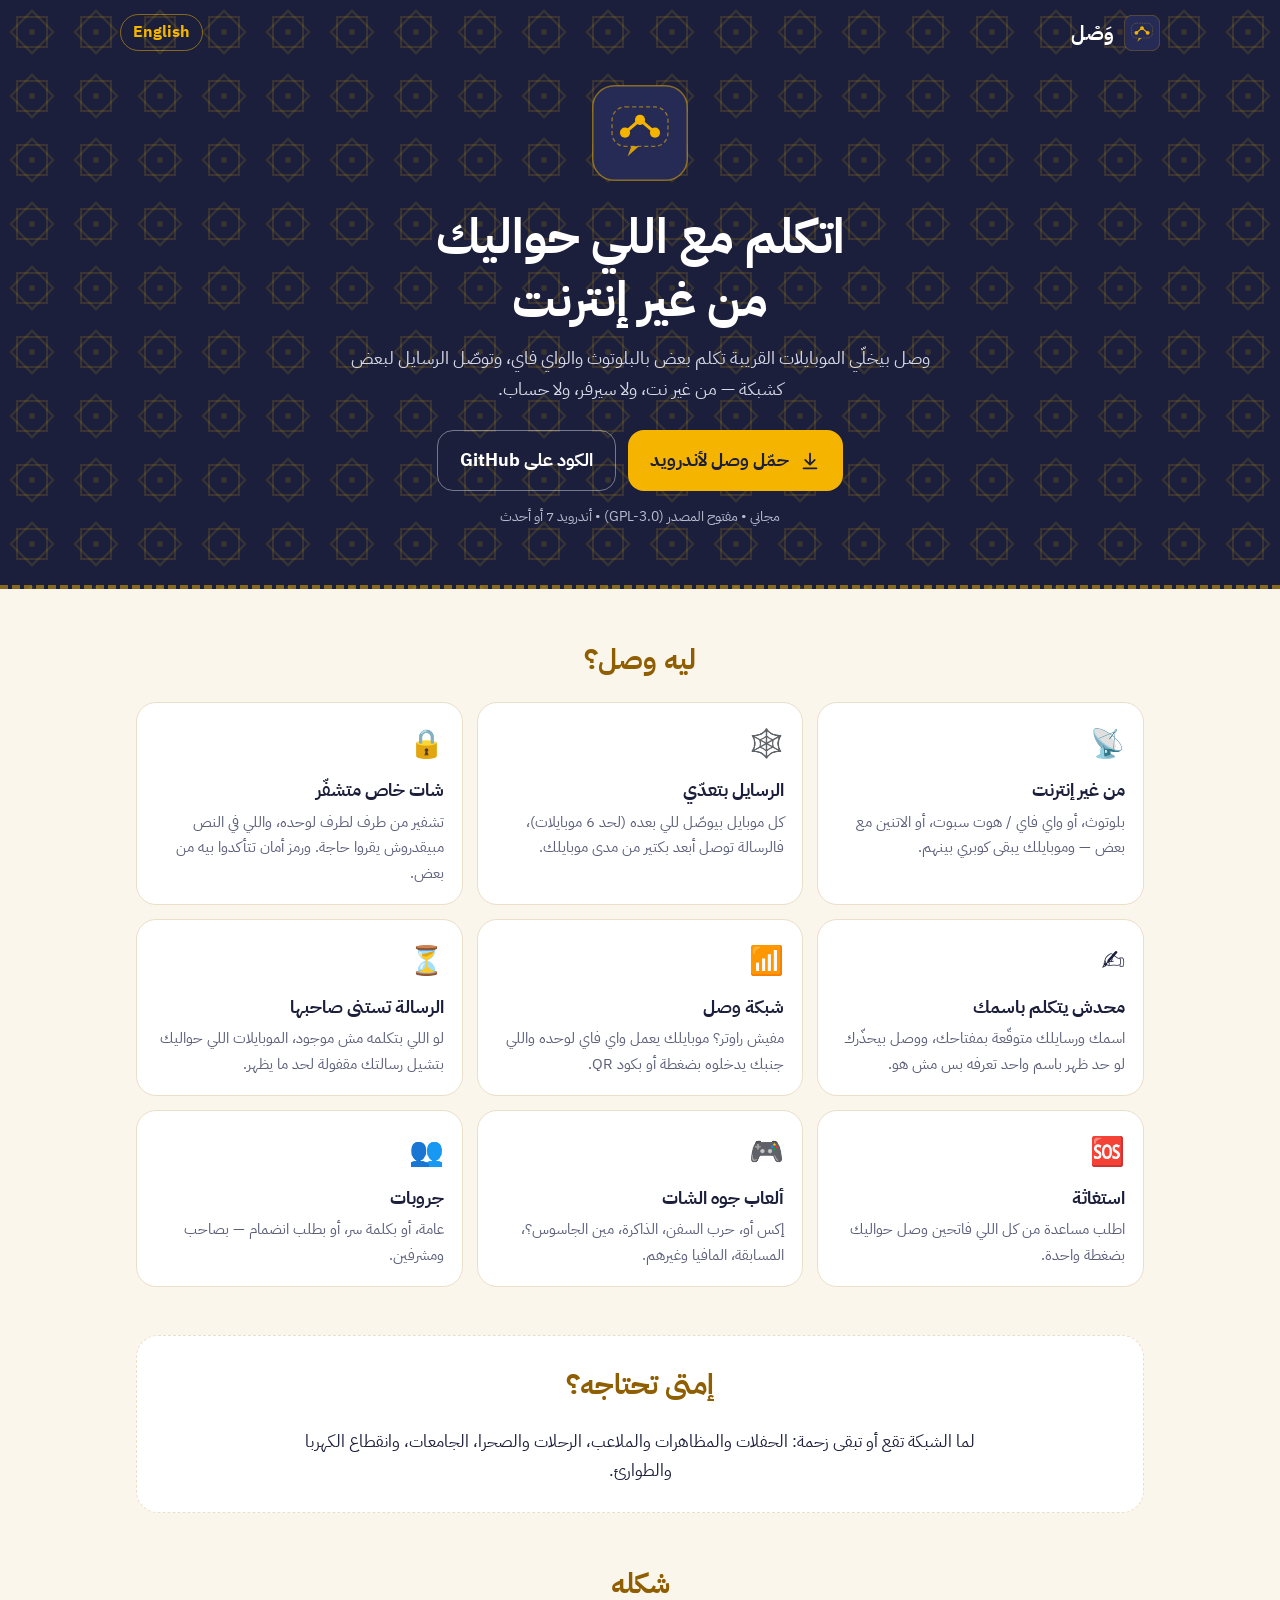
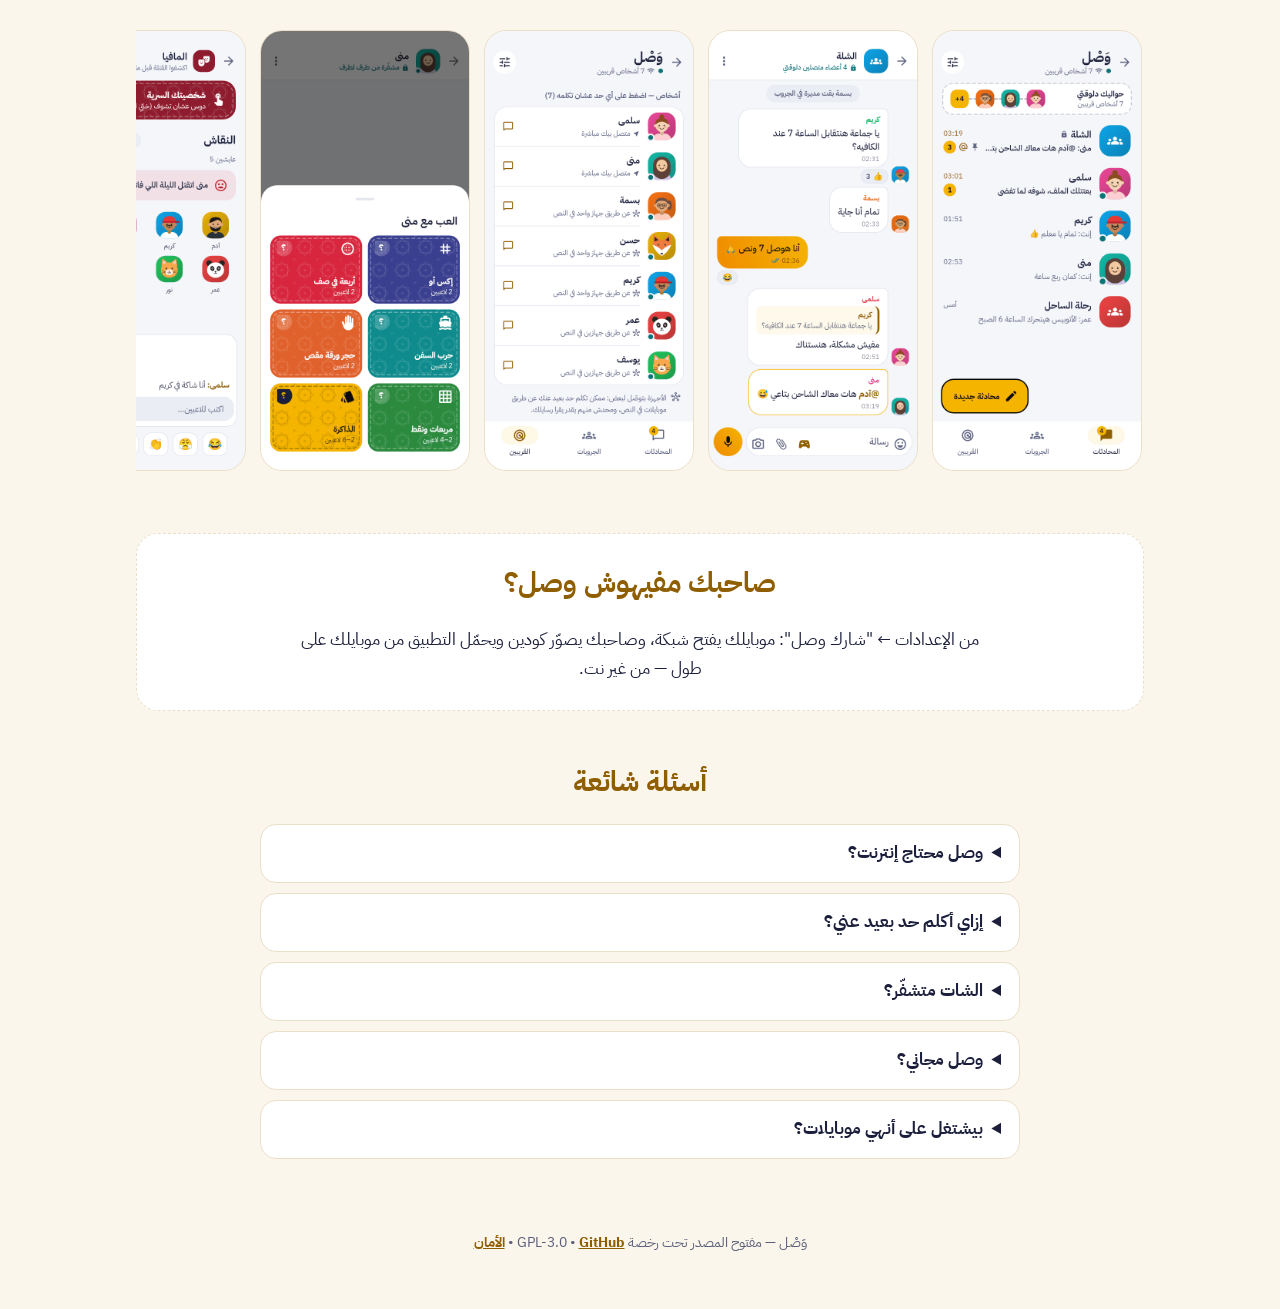
==== site/index.html @ 5f2e09e0 "Website on GitHub Pages: Arabic and English, built by tool/site.py" ====
<!doctype html>
<html lang="ar" dir="rtl">
<head>
<meta charset="utf-8">
<meta name="viewport" content="width=device-width, initial-scale=1">
<title>وَصْل (Wasl) — شات مشفّر من غير إنترنت ولا سيرفر لأندرويد</title>
<meta name="description" content="وصل تطبيق شات لأندرويد بيشتغل من غير إنترنت ولا سيرفر: الموبايلات القريبة بتكلم بعض بالبلوتوث والواي فاي وبتوصّل الرسايل لبعض كشبكة Mesh. شات خاص مشفّر، جروبات، ألعاب، وشبكة واي فاي من موبايلك. مجاني ومفتوح المصدر.">
<link rel="canonical" href="https://adamg00d.github.io/Wasl/">
<link rel="alternate" hreflang="ar" href="https://adamg00d.github.io/Wasl/">
<link rel="alternate" hreflang="en" href="https://adamg00d.github.io/Wasl/en/">
<link rel="alternate" hreflang="x-default" href="https://adamg00d.github.io/Wasl/">
<meta property="og:type" content="website">
<meta property="og:title" content="وَصْل (Wasl) — شات مشفّر من غير إنترنت ولا سيرفر لأندرويد">
<meta property="og:description" content="وصل تطبيق شات لأندرويد بيشتغل من غير إنترنت ولا سيرفر: الموبايلات القريبة بتكلم بعض بالبلوتوث والواي فاي وبتوصّل الرسايل لبعض كشبكة Mesh. شات خاص مشفّر، جروبات، ألعاب، وشبكة واي فاي من موبايلك. مجاني ومفتوح المصدر.">
<meta property="og:url" content="https://adamg00d.github.io/Wasl/">
<meta property="og:image" content="https://adamg00d.github.io/Wasl/img/banner.ar.png">
<meta property="og:locale" content="ar_EG">
<meta name="twitter:card" content="summary_large_image">
<meta name="theme-color" content="#1B1F3B">
<link rel="icon" href="img/icon.png" type="image/png">
<link rel="apple-touch-icon" href="img/icon.png">
<link rel="preconnect" href="https://fonts.googleapis.com">
<link rel="preconnect" href="https://fonts.gstatic.com" crossorigin>
<link href="https://fonts.googleapis.com/css2?family=IBM+Plex+Sans+Arabic:wght@400;600;700&display=swap" rel="stylesheet">
<link rel="stylesheet" href="style.css">
<script type="application/ld+json">{"@context": "https://schema.org", "@type": "SoftwareApplication", "name": "Wasl", "alternateName": "وَصْل", "operatingSystem": "Android 7.0+", "applicationCategory": "CommunicationApplication", "description": "وصل تطبيق شات لأندرويد بيشتغل من غير إنترنت ولا سيرفر: الموبايلات القريبة بتكلم بعض بالبلوتوث والواي فاي وبتوصّل الرسايل لبعض كشبكة Mesh. شات خاص مشفّر، جروبات، ألعاب، وشبكة واي فاي من موبايلك. مجاني ومفتوح المصدر.", "offers": {"@type": "Offer", "price": "0", "priceCurrency": "USD"}, "downloadUrl": "https://github.com/AdamG00D/Wasl/releases/latest", "license": "https://www.gnu.org/licenses/gpl-3.0.html", "url": "https://adamg00d.github.io/Wasl/", "image": "https://adamg00d.github.io/Wasl/img/banner.en.png", "codeRepository": "https://github.com/AdamG00D/Wasl", "inLanguage": ["ar", "en"]}</script>
<script type="application/ld+json">{"@context": "https://schema.org", "@type": "FAQPage", "mainEntity": [{"@type": "Question", "name": "وصل محتاج إنترنت؟", "acceptedAnswer": {"@type": "Answer", "text": "لأ. وصل بيشتغل بالبلوتوث والواي فاي بين الموبايلات القريبة، من غير إنترنت ولا باقة ولا سيرفر."}}, {"@type": "Question", "name": "إزاي أكلم حد بعيد عني؟", "acceptedAnswer": {"@type": "Answer", "text": "الرسايل بتعدّي على موبايلات تانية فاتحة وصل (لحد 6). وكمان لو هو مش موجود دلوقتي، رسالتك بتستنى وتوصله أول ما يظهر."}}, {"@type": "Question", "name": "الشات متشفّر؟", "acceptedAnswer": {"@type": "Answer", "text": "الشات الخاص متشفّر من طرف لطرف تلقائياً. التفاصيل والحدود المعروفة مكتوبة بصراحة في صفحة الأمان على GitHub."}}, {"@type": "Question", "name": "وصل مجاني؟", "acceptedAnswer": {"@type": "Answer", "text": "أيوه، مجاني ومفتوح المصدر (GPL-3.0)، مفيهوش إعلانات ولا تحليلات."}}, {"@type": "Question", "name": "بيشتغل على أنهي موبايلات؟", "acceptedAnswer": {"@type": "Answer", "text": "أندرويد 7 أو أحدث. شبكة وصل محتاجة أندرويد 8+، والدخول منها من جوه التطبيق أندرويد 10+."}}]}</script>
</head>
<body>
<header class="hero">
<nav><a class="brand" href="./"><svg viewBox="0 0 1024 1024" width="36" height="36" aria-hidden="true"><rect x="8" y="8" width="1008" height="1008" rx="230" fill="#262B55" stroke="#F4B400" stroke-opacity=".5" stroke-width="16"/><rect x="214" y="234" width="596" height="420" rx="140" fill="none" stroke="#F4B400" stroke-width="14" stroke-dasharray="44 30" opacity=".55"/><path d="M352 508 L512 372 L672 508" fill="none" stroke="#F4B400" stroke-width="34" stroke-linecap="round"/><circle cx="352" cy="508" r="54" fill="#F4B400"/><circle cx="512" cy="372" r="54" fill="#F4B400"/><circle cx="672" cy="508" r="54" fill="#F4B400"/><path d="M420 654 L380 760 L500 654" fill="#F4B400" opacity=".85"/></svg><span>وَصْل</span></a>
<a class="lang" href="en/" hreflang="en">English</a></nav>
<div class="hero-in">
<svg viewBox="0 0 1024 1024" width="96" height="96" aria-hidden="true"><rect x="8" y="8" width="1008" height="1008" rx="230" fill="#262B55" stroke="#F4B400" stroke-opacity=".5" stroke-width="16"/><rect x="214" y="234" width="596" height="420" rx="140" fill="none" stroke="#F4B400" stroke-width="14" stroke-dasharray="44 30" opacity=".55"/><path d="M352 508 L512 372 L672 508" fill="none" stroke="#F4B400" stroke-width="34" stroke-linecap="round"/><circle cx="352" cy="508" r="54" fill="#F4B400"/><circle cx="512" cy="372" r="54" fill="#F4B400"/><circle cx="672" cy="508" r="54" fill="#F4B400"/><path d="M420 654 L380 760 L500 654" fill="#F4B400" opacity=".85"/></svg>
<h1>اتكلم مع اللي حواليك<br>من غير إنترنت</h1>
<p>وصل بيخلّي الموبايلات القريبة تكلم بعض بالبلوتوث والواي فاي، وتوصّل الرسايل لبعض كشبكة — من غير نت، ولا سيرفر، ولا حساب.</p>
<div class="cta"><a class="btn" href="https://github.com/AdamG00D/Wasl/releases/latest"><svg viewBox="0 0 24 24" width="22" height="22" aria-hidden="true"><path fill="currentColor" d="M12 3a1 1 0 0 1 1 1v9.6l3.3-3.3a1 1 0 1 1 1.4 1.4l-5 5a1 1 0 0 1-1.4 0l-5-5a1 1 0 1 1 1.4-1.4l3.3 3.3V4a1 1 0 0 1 1-1zM5 19h14a1 1 0 1 1 0 2H5a1 1 0 1 1 0-2z"/></svg>حمّل وصل لأندرويد</a>
<a class="btn ghost" href="https://github.com/AdamG00D/Wasl">الكود على GitHub</a></div>
<p class="meta">مجاني • مفتوح المصدر (GPL-3.0) • أندرويد 7 أو أحدث</p>
</div>
</header>
<main>
<section><h2>ليه وصل؟</h2><div class="grid">
<div class="feat"><div class="ic">📡</div><h3>من غير إنترنت</h3><p>بلوتوث، أو واي فاي / هوت سبوت، أو الاتنين مع بعض — وموبايلك يبقى كوبري بينهم.</p></div>
<div class="feat"><div class="ic">🕸️</div><h3>الرسايل بتعدّي</h3><p>كل موبايل بيوصّل للي بعده (لحد 6 موبايلات)، فالرسالة توصل أبعد بكتير من مدى موبايلك.</p></div>
<div class="feat"><div class="ic">🔒</div><h3>شات خاص متشفّر</h3><p>تشفير من طرف لطرف لوحده، واللي في النص مبيقدروش يقروا حاجة. ورمز أمان تتأكدوا بيه من بعض.</p></div>
<div class="feat"><div class="ic">✍️</div><h3>محدش يتكلم باسمك</h3><p>اسمك ورسايلك متوقّعة بمفتاحك، ووصل بيحذّرك لو حد ظهر باسم واحد تعرفه بس مش هو.</p></div>
<div class="feat"><div class="ic">📶</div><h3>شبكة وصل</h3><p>مفيش راوتر؟ موبايلك يعمل واي فاي لوحده واللي جنبك يدخلوه بضغطة أو بكود QR.</p></div>
<div class="feat"><div class="ic">⏳</div><h3>الرسالة تستنى صاحبها</h3><p>لو اللي بتكلمه مش موجود، الموبايلات اللي حواليك بتشيل رسالتك مقفولة لحد ما يظهر.</p></div>
<div class="feat"><div class="ic">🆘</div><h3>استغاثة</h3><p>اطلب مساعدة من كل اللي فاتحين وصل حواليك بضغطة واحدة.</p></div>
<div class="feat"><div class="ic">🎮</div><h3>ألعاب جوه الشات</h3><p>إكس أو، حرب السفن، الذاكرة، مين الجاسوس؟، المسابقة، المافيا وغيرهم.</p></div>
<div class="feat"><div class="ic">👥</div><h3>جروبات</h3><p>عامة، أو بكلمة سر، أو بطلب انضمام — بصاحب ومشرفين.</p></div>
</div></section>
<section class="band"><h2>إمتى تحتاجه؟</h2><p>لما الشبكة تقع أو تبقى زحمة: الحفلات والمظاهرات والملاعب، الرحلات والصحرا، الجامعات، وانقطاع الكهربا والطوارئ.</p></section>
<section><h2>شكله</h2><div class="shots">
<img src="img/ar/chats.png" alt="المحادثات" width="270" height="570" loading="lazy">
<img src="img/ar/group-chat.png" alt="شات جروب" width="270" height="570" loading="lazy">
<img src="img/ar/nearby.png" alt="القريبين" width="270" height="570" loading="lazy">
<img src="img/ar/games.png" alt="الألعاب" width="270" height="570" loading="lazy">
<img src="img/ar/game-mafia.png" alt="المافيا" width="270" height="570" loading="lazy">
<img src="img/ar/guide.png" alt="دليل وصل" width="270" height="570" loading="lazy">
</div></section>
<section class="band"><h2>صاحبك مفيهوش وصل؟</h2><p>من الإعدادات ← &quot;شارك وصل&quot;: موبايلك يفتح شبكة، وصاحبك يصوّر كودين ويحمّل التطبيق من موبايلك على طول — من غير نت.</p></section>
<section><h2>أسئلة شائعة</h2><div class="faq">
<details><summary>وصل محتاج إنترنت؟</summary><p>لأ. وصل بيشتغل بالبلوتوث والواي فاي بين الموبايلات القريبة، من غير إنترنت ولا باقة ولا سيرفر.</p></details>
<details><summary>إزاي أكلم حد بعيد عني؟</summary><p>الرسايل بتعدّي على موبايلات تانية فاتحة وصل (لحد 6). وكمان لو هو مش موجود دلوقتي، رسالتك بتستنى وتوصله أول ما يظهر.</p></details>
<details><summary>الشات متشفّر؟</summary><p>الشات الخاص متشفّر من طرف لطرف تلقائياً. التفاصيل والحدود المعروفة مكتوبة بصراحة في صفحة الأمان على GitHub.</p></details>
<details><summary>وصل مجاني؟</summary><p>أيوه، مجاني ومفتوح المصدر (GPL-3.0)، مفيهوش إعلانات ولا تحليلات.</p></details>
<details><summary>بيشتغل على أنهي موبايلات؟</summary><p>أندرويد 7 أو أحدث. شبكة وصل محتاجة أندرويد 8+، والدخول منها من جوه التطبيق أندرويد 10+.</p></details>
</div></section>
</main>
<footer><p>وَصْل — مفتوح المصدر تحت رخصة GPL-3.0 • <a href="https://github.com/AdamG00D/Wasl">GitHub</a> • <a href="https://github.com/AdamG00D/Wasl/blob/main/SECURITY.ar.md">الأمان</a></p></footer>
</body>
</html>
---- site/style.css ----
:root{--ink:#1B1F3B;--ink2:#262B55;--saffron:#F4B400;--saffron-ink:#8F5E00;--bg:#FBF6EC;--card:#fff;--text:#1B1F3B;--muted:#5B5F7A;--line:#EADFC8;--teal:#0F8B8D}
@media (prefers-color-scheme:dark){:root{--bg:#0F1226;--card:#1A1E3A;--text:#F3EEE2;--muted:#A9ACC4;--line:#2C3157;--saffron-ink:#F6BE2C}}
*{box-sizing:border-box}
html{scroll-behavior:smooth}
body{margin:0;background:var(--bg);color:var(--text);font-family:"IBM Plex Sans Arabic",system-ui,-apple-system,"Segoe UI",Roboto,sans-serif;line-height:1.7}
a{color:inherit}
.hero{background:var(--ink) url("img/pattern.svg");color:#fff;padding:0 16px 56px;border-bottom:4px dashed rgba(244,180,0,.5)}
nav{max-width:1040px;margin:0 auto;display:flex;align-items:center;justify-content:space-between;padding:14px 0}
.brand{display:flex;align-items:center;gap:10px;text-decoration:none;font-weight:700;font-size:20px}
.lang{color:var(--saffron);font-weight:700;text-decoration:none;border:1px solid rgba(244,180,0,.5);padding:4px 12px;border-radius:999px}
.hero-in{max-width:760px;margin:20px auto 0;text-align:center}
.hero h1{font-size:clamp(30px,6vw,48px);line-height:1.3;margin:16px 0 12px}
.hero p{color:#D8D9E6;font-size:18px;margin:0 auto;max-width:620px}
.cta{display:flex;flex-wrap:wrap;gap:12px;justify-content:center;margin-top:26px}
.btn{display:inline-flex;align-items:center;gap:10px;background:var(--saffron);color:var(--ink);font-weight:700;font-size:18px;padding:14px 22px;border-radius:16px;text-decoration:none}
.btn.ghost{background:transparent;color:#fff;border:1.5px solid rgba(255,255,255,.4)}
.hero .meta{font-size:14px;color:#B9BBD0;margin-top:14px}
main{max-width:1040px;margin:0 auto;padding:0 16px}
section{padding:48px 0 8px}
h2{font-size:28px;margin:0 0 18px;color:var(--saffron-ink);text-align:center}
.grid{display:grid;grid-template-columns:repeat(auto-fit,minmax(260px,1fr));gap:14px}
.feat{background:var(--card);border:1px solid var(--line);border-radius:20px;padding:18px}
.feat .ic{font-size:28px}
.feat h3{margin:6px 0 4px;font-size:18px}
.feat p{margin:0;color:var(--muted);font-size:15px}
.band{background:var(--card);border:1px dashed var(--line);border-radius:22px;padding:26px 20px;margin-top:40px;text-align:center}
.band p{max-width:680px;margin:0 auto;font-size:17px}
.shots{display:flex;gap:14px;overflow-x:auto;padding:4px 2px 14px;scroll-snap-type:x mandatory}
.shots img{flex:0 0 auto;width:210px;height:auto;border-radius:22px;border:1px solid var(--line);scroll-snap-align:center;background:var(--card)}
.faq{max-width:760px;margin:0 auto}
details{background:var(--card);border:1px solid var(--line);border-radius:16px;padding:14px 18px;margin-bottom:10px}
summary{font-weight:700;cursor:pointer;font-size:17px}
details p{color:var(--muted);margin:10px 0 0}
footer{text-align:center;color:var(--muted);padding:40px 16px;font-size:14px}
footer a{color:var(--saffron-ink);font-weight:700}
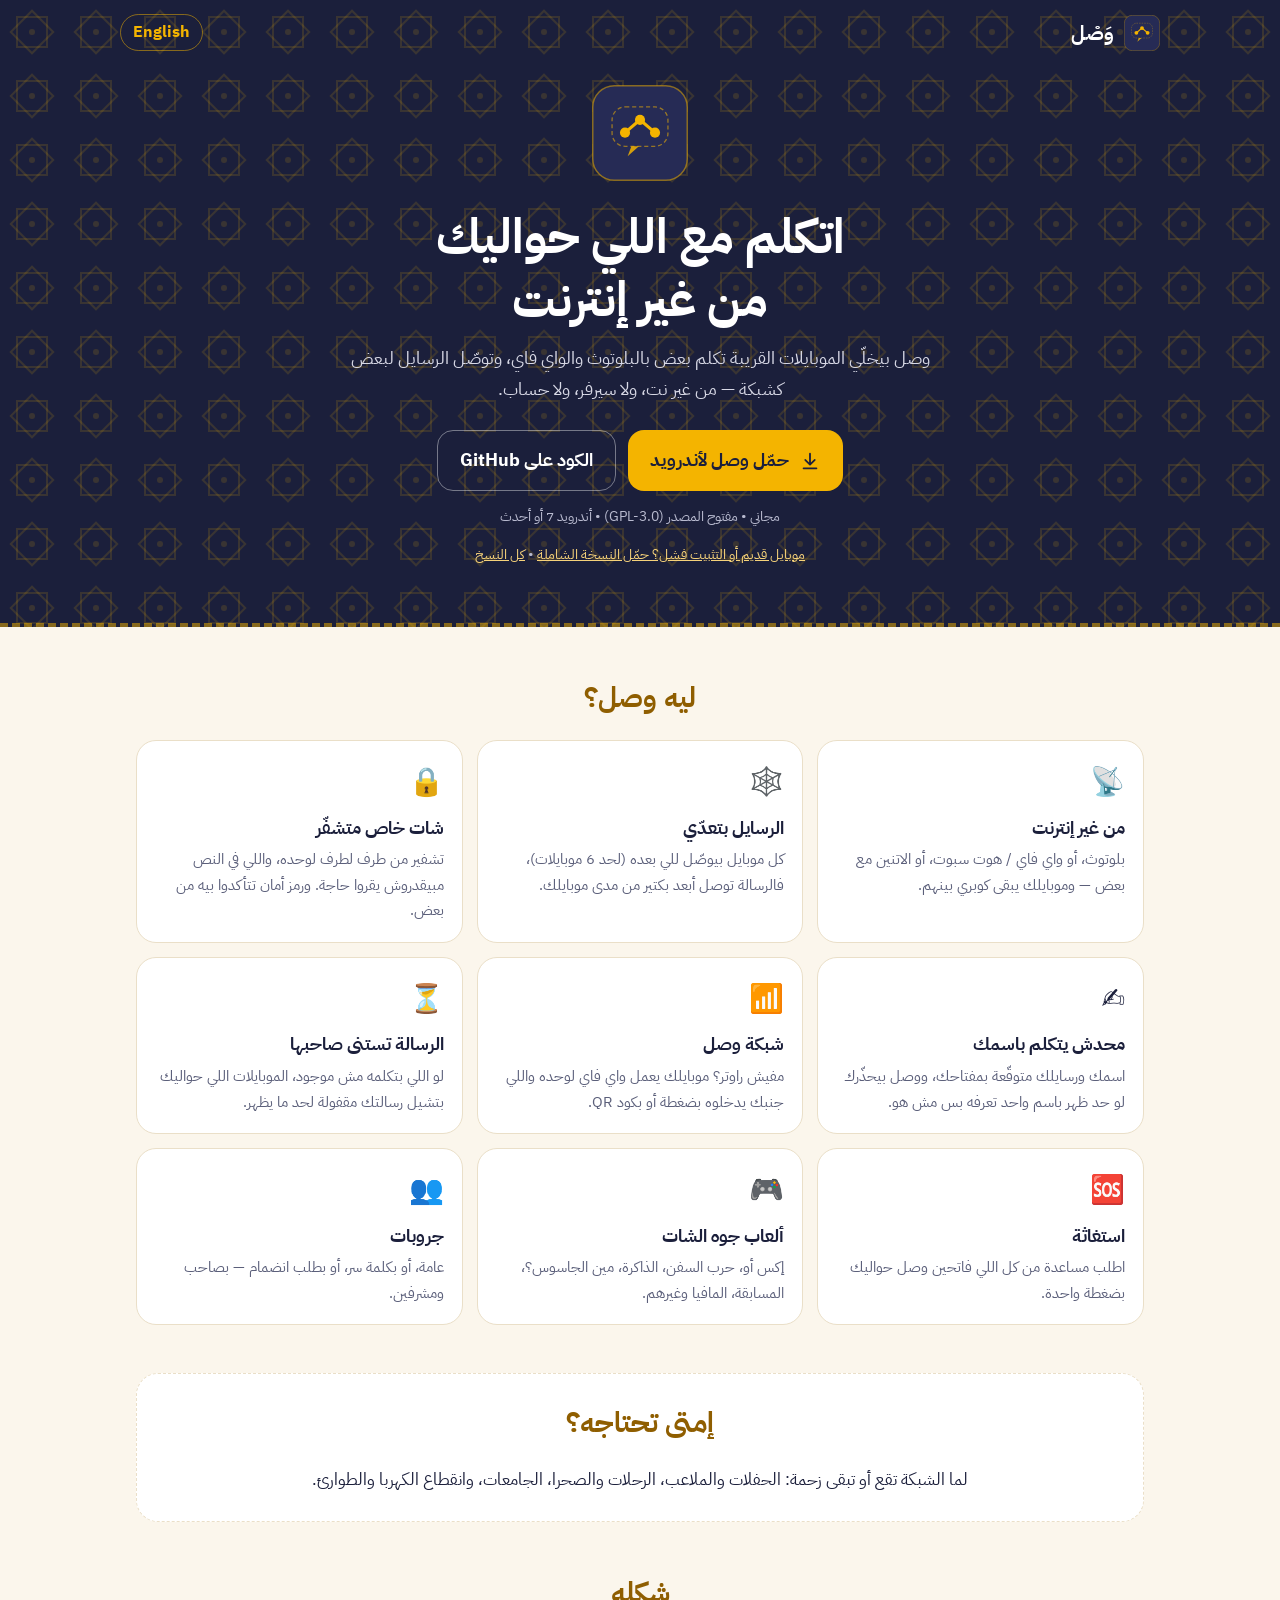
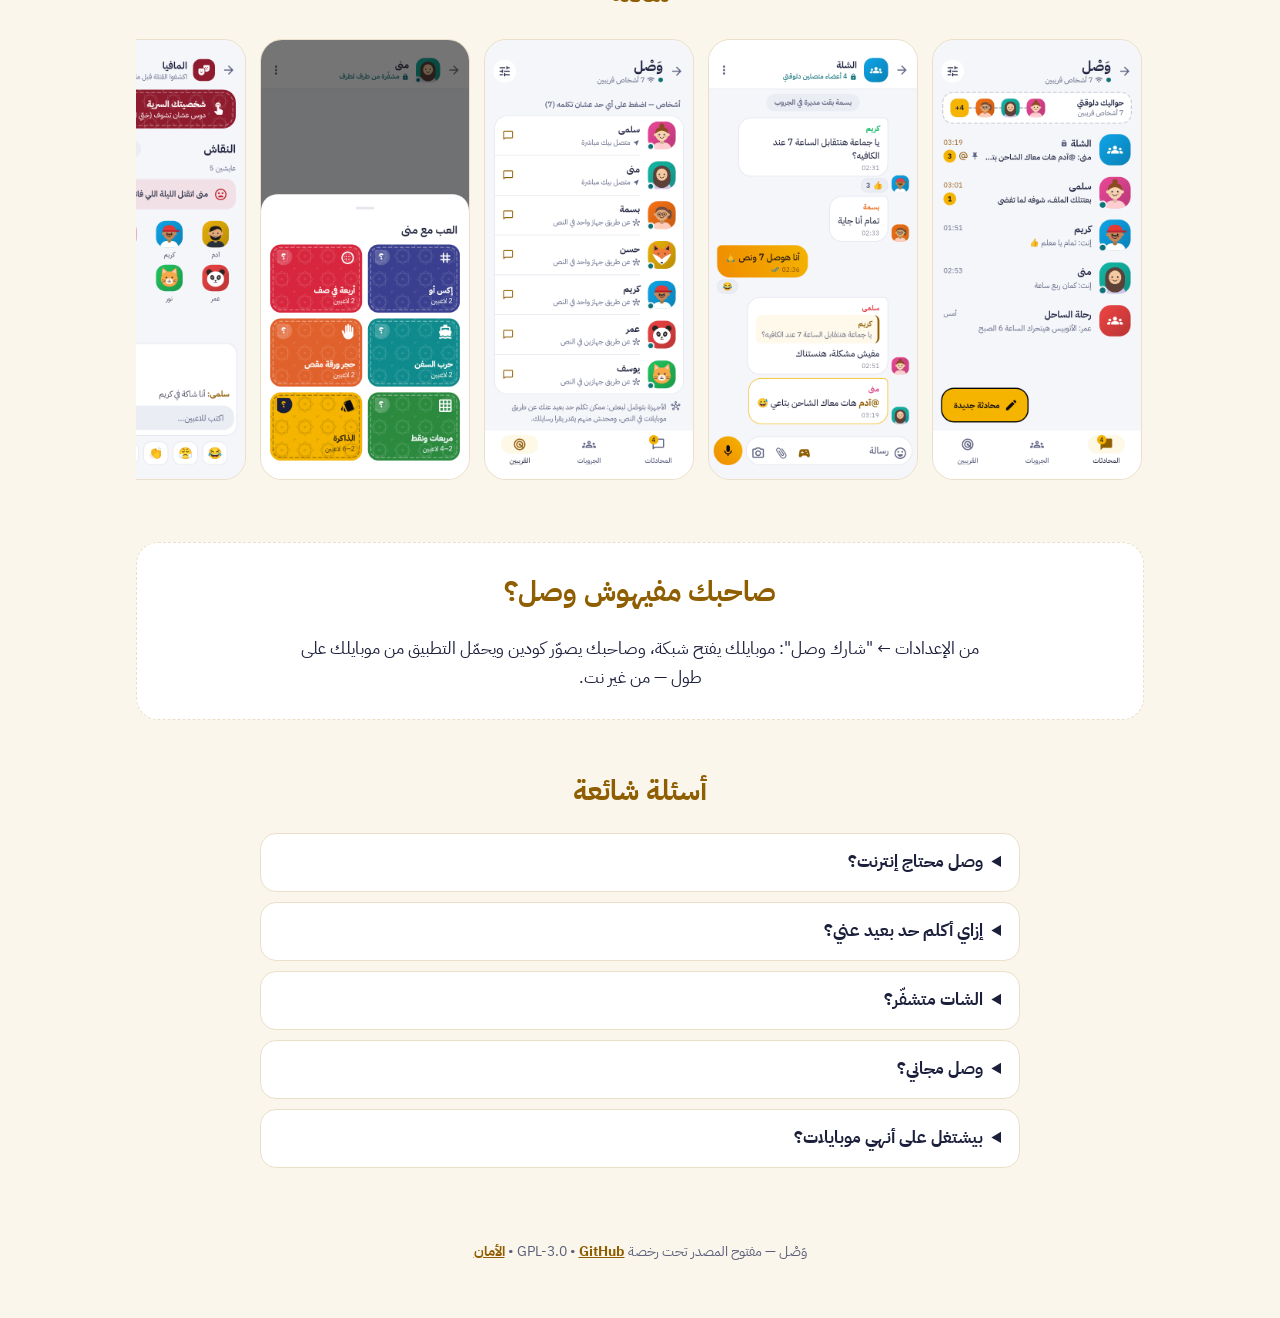
==== commit 8365f169: "Website: download button gets the APK directly; stable APK names in releases" ====
--- a/site/index.html
+++ b/site/index.html
@@ -23,7 +23,7 @@
 <link rel="preconnect" href="https://fonts.gstatic.com" crossorigin>
 <link href="https://fonts.googleapis.com/css2?family=IBM+Plex+Sans+Arabic:wght@400;600;700&display=swap" rel="stylesheet">
 <link rel="stylesheet" href="style.css">
-<script type="application/ld+json">{"@context": "https://schema.org", "@type": "SoftwareApplication", "name": "Wasl", "alternateName": "وَصْل", "operatingSystem": "Android 7.0+", "applicationCategory": "CommunicationApplication", "description": "وصل تطبيق شات لأندرويد بيشتغل من غير إنترنت ولا سيرفر: الموبايلات القريبة بتكلم بعض بالبلوتوث والواي فاي وبتوصّل الرسايل لبعض كشبكة Mesh. شات خاص مشفّر، جروبات، ألعاب، وشبكة واي فاي من موبايلك. مجاني ومفتوح المصدر.", "offers": {"@type": "Offer", "price": "0", "priceCurrency": "USD"}, "downloadUrl": "https://github.com/AdamG00D/Wasl/releases/latest", "license": "https://www.gnu.org/licenses/gpl-3.0.html", "url": "https://adamg00d.github.io/Wasl/", "image": "https://adamg00d.github.io/Wasl/img/banner.en.png", "codeRepository": "https://github.com/AdamG00D/Wasl", "inLanguage": ["ar", "en"]}</script>
+<script type="application/ld+json">{"@context": "https://schema.org", "@type": "SoftwareApplication", "name": "Wasl", "alternateName": "وَصْل", "operatingSystem": "Android 7.0+", "applicationCategory": "CommunicationApplication", "description": "وصل تطبيق شات لأندرويد بيشتغل من غير إنترنت ولا سيرفر: الموبايلات القريبة بتكلم بعض بالبلوتوث والواي فاي وبتوصّل الرسايل لبعض كشبكة Mesh. شات خاص مشفّر، جروبات، ألعاب، وشبكة واي فاي من موبايلك. مجاني ومفتوح المصدر.", "offers": {"@type": "Offer", "price": "0", "priceCurrency": "USD"}, "downloadUrl": "https://github.com/AdamG00D/Wasl/releases/latest/download/Wasl-android.apk", "installUrl": "https://github.com/AdamG00D/Wasl/releases/latest/download/Wasl-android.apk", "license": "https://www.gnu.org/licenses/gpl-3.0.html", "url": "https://adamg00d.github.io/Wasl/", "image": "https://adamg00d.github.io/Wasl/img/banner.en.png", "codeRepository": "https://github.com/AdamG00D/Wasl", "inLanguage": ["ar", "en"]}</script>
 <script type="application/ld+json">{"@context": "https://schema.org", "@type": "FAQPage", "mainEntity": [{"@type": "Question", "name": "وصل محتاج إنترنت؟", "acceptedAnswer": {"@type": "Answer", "text": "لأ. وصل بيشتغل بالبلوتوث والواي فاي بين الموبايلات القريبة، من غير إنترنت ولا باقة ولا سيرفر."}}, {"@type": "Question", "name": "إزاي أكلم حد بعيد عني؟", "acceptedAnswer": {"@type": "Answer", "text": "الرسايل بتعدّي على موبايلات تانية فاتحة وصل (لحد 6). وكمان لو هو مش موجود دلوقتي، رسالتك بتستنى وتوصله أول ما يظهر."}}, {"@type": "Question", "name": "الشات متشفّر؟", "acceptedAnswer": {"@type": "Answer", "text": "الشات الخاص متشفّر من طرف لطرف تلقائياً. التفاصيل والحدود المعروفة مكتوبة بصراحة في صفحة الأمان على GitHub."}}, {"@type": "Question", "name": "وصل مجاني؟", "acceptedAnswer": {"@type": "Answer", "text": "أيوه، مجاني ومفتوح المصدر (GPL-3.0)، مفيهوش إعلانات ولا تحليلات."}}, {"@type": "Question", "name": "بيشتغل على أنهي موبايلات؟", "acceptedAnswer": {"@type": "Answer", "text": "أندرويد 7 أو أحدث. شبكة وصل محتاجة أندرويد 8+، والدخول منها من جوه التطبيق أندرويد 10+."}}]}</script>
 </head>
 <body>
@@ -34,9 +34,10 @@
 <svg viewBox="0 0 1024 1024" width="96" height="96" aria-hidden="true"><rect x="8" y="8" width="1008" height="1008" rx="230" fill="#262B55" stroke="#F4B400" stroke-opacity=".5" stroke-width="16"/><rect x="214" y="234" width="596" height="420" rx="140" fill="none" stroke="#F4B400" stroke-width="14" stroke-dasharray="44 30" opacity=".55"/><path d="M352 508 L512 372 L672 508" fill="none" stroke="#F4B400" stroke-width="34" stroke-linecap="round"/><circle cx="352" cy="508" r="54" fill="#F4B400"/><circle cx="512" cy="372" r="54" fill="#F4B400"/><circle cx="672" cy="508" r="54" fill="#F4B400"/><path d="M420 654 L380 760 L500 654" fill="#F4B400" opacity=".85"/></svg>
 <h1>اتكلم مع اللي حواليك<br>من غير إنترنت</h1>
 <p>وصل بيخلّي الموبايلات القريبة تكلم بعض بالبلوتوث والواي فاي، وتوصّل الرسايل لبعض كشبكة — من غير نت، ولا سيرفر، ولا حساب.</p>
-<div class="cta"><a class="btn" href="https://github.com/AdamG00D/Wasl/releases/latest"><svg viewBox="0 0 24 24" width="22" height="22" aria-hidden="true"><path fill="currentColor" d="M12 3a1 1 0 0 1 1 1v9.6l3.3-3.3a1 1 0 1 1 1.4 1.4l-5 5a1 1 0 0 1-1.4 0l-5-5a1 1 0 1 1 1.4-1.4l3.3 3.3V4a1 1 0 0 1 1-1zM5 19h14a1 1 0 1 1 0 2H5a1 1 0 1 1 0-2z"/></svg>حمّل وصل لأندرويد</a>
+<div class="cta"><a class="btn" href="https://github.com/AdamG00D/Wasl/releases/latest/download/Wasl-android.apk"><svg viewBox="0 0 24 24" width="22" height="22" aria-hidden="true"><path fill="currentColor" d="M12 3a1 1 0 0 1 1 1v9.6l3.3-3.3a1 1 0 1 1 1.4 1.4l-5 5a1 1 0 0 1-1.4 0l-5-5a1 1 0 1 1 1.4-1.4l3.3 3.3V4a1 1 0 0 1 1-1zM5 19h14a1 1 0 1 1 0 2H5a1 1 0 1 1 0-2z"/></svg>حمّل وصل لأندرويد</a>
 <a class="btn ghost" href="https://github.com/AdamG00D/Wasl">الكود على GitHub</a></div>
 <p class="meta">مجاني • مفتوح المصدر (GPL-3.0) • أندرويد 7 أو أحدث</p>
+<p class="meta"><a href="https://github.com/AdamG00D/Wasl/releases/latest/download/Wasl-android-universal.apk">موبايل قديم أو التثبيت فشل؟ حمّل النسخة الشاملة</a> • <a href="https://github.com/AdamG00D/Wasl/releases/latest">كل النسخ</a></p>
 </div>
 </header>
 <main>
@@ -51,7 +52,7 @@
 <div class="feat"><div class="ic">🎮</div><h3>ألعاب جوه الشات</h3><p>إكس أو، حرب السفن، الذاكرة، مين الجاسوس؟، المسابقة، المافيا وغيرهم.</p></div>
 <div class="feat"><div class="ic">👥</div><h3>جروبات</h3><p>عامة، أو بكلمة سر، أو بطلب انضمام — بصاحب ومشرفين.</p></div>
 </div></section>
-<section class="band"><h2>إمتى تحتاجه؟</h2><p>لما الشبكة تقع أو تبقى زحمة: الحفلات والمظاهرات والملاعب، الرحلات والصحرا، الجامعات، وانقطاع الكهربا والطوارئ.</p></section>
+<section class="band"><h2>إمتى تحتاجه؟</h2><p>لما الشبكة تقع أو تبقى زحمة: الحفلات والملاعب، الرحلات والصحرا، الجامعات، وانقطاع الكهربا والطوارئ.</p></section>
 <section><h2>شكله</h2><div class="shots">
 <img src="img/ar/chats.png" alt="المحادثات" width="270" height="570" loading="lazy">
 <img src="img/ar/group-chat.png" alt="شات جروب" width="270" height="570" loading="lazy">
--- a/site/style.css
+++ b/site/style.css
@@ -15,6 +15,7 @@
 .btn{display:inline-flex;align-items:center;gap:10px;background:var(--saffron);color:var(--ink);font-weight:700;font-size:18px;padding:14px 22px;border-radius:16px;text-decoration:none}
 .btn.ghost{background:transparent;color:#fff;border:1.5px solid rgba(255,255,255,.4)}
 .hero .meta{font-size:14px;color:#B9BBD0;margin-top:14px}
+.hero .meta a{color:#F6D27A}
 main{max-width:1040px;margin:0 auto;padding:0 16px}
 section{padding:48px 0 8px}
 h2{font-size:28px;margin:0 0 18px;color:var(--saffron-ink);text-align:center}
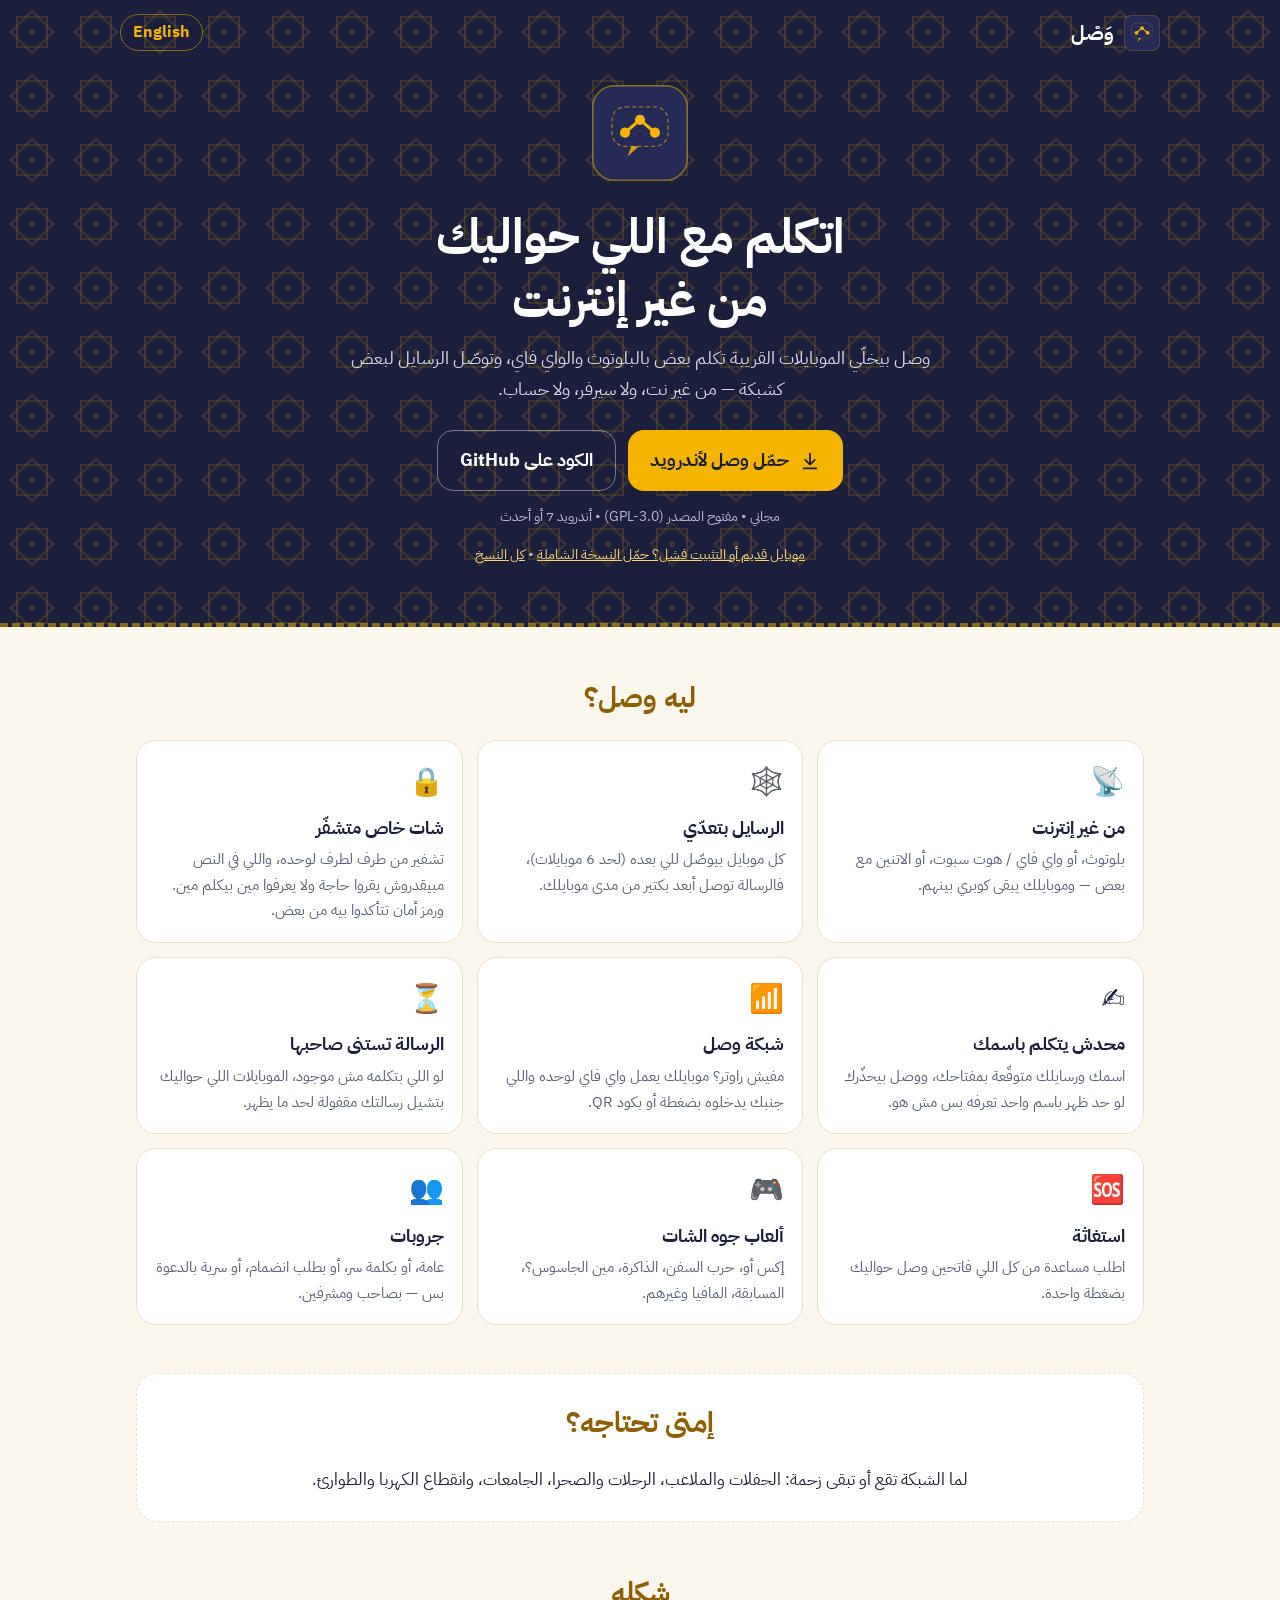
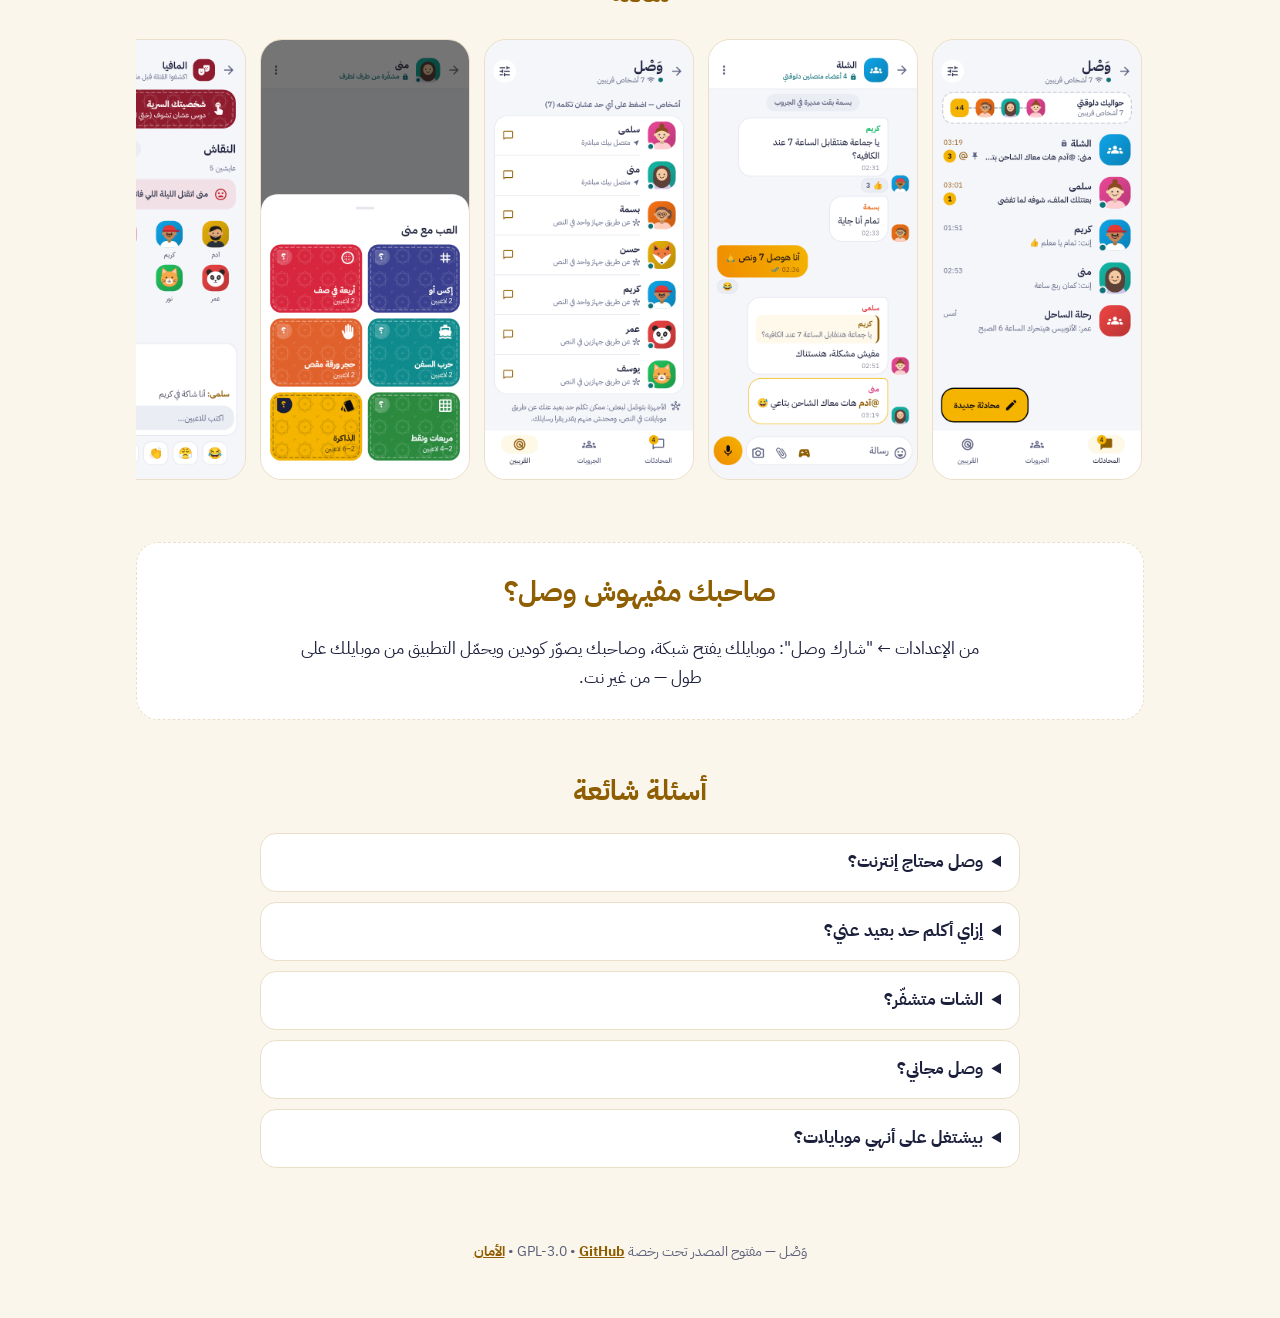
==== commit 6879b9bd: "Version 1.6: privacy, secret groups, invites, fair spy dealing — notes, READMEs, site, guide" ====
--- a/site/index.html
+++ b/site/index.html
@@ -44,13 +44,13 @@
 <section><h2>ليه وصل؟</h2><div class="grid">
 <div class="feat"><div class="ic">📡</div><h3>من غير إنترنت</h3><p>بلوتوث، أو واي فاي / هوت سبوت، أو الاتنين مع بعض — وموبايلك يبقى كوبري بينهم.</p></div>
 <div class="feat"><div class="ic">🕸️</div><h3>الرسايل بتعدّي</h3><p>كل موبايل بيوصّل للي بعده (لحد 6 موبايلات)، فالرسالة توصل أبعد بكتير من مدى موبايلك.</p></div>
-<div class="feat"><div class="ic">🔒</div><h3>شات خاص متشفّر</h3><p>تشفير من طرف لطرف لوحده، واللي في النص مبيقدروش يقروا حاجة. ورمز أمان تتأكدوا بيه من بعض.</p></div>
+<div class="feat"><div class="ic">🔒</div><h3>شات خاص متشفّر</h3><p>تشفير من طرف لطرف لوحده، واللي في النص مبيقدروش يقروا حاجة ولا يعرفوا مين بيكلم مين. ورمز أمان تتأكدوا بيه من بعض.</p></div>
 <div class="feat"><div class="ic">✍️</div><h3>محدش يتكلم باسمك</h3><p>اسمك ورسايلك متوقّعة بمفتاحك، ووصل بيحذّرك لو حد ظهر باسم واحد تعرفه بس مش هو.</p></div>
 <div class="feat"><div class="ic">📶</div><h3>شبكة وصل</h3><p>مفيش راوتر؟ موبايلك يعمل واي فاي لوحده واللي جنبك يدخلوه بضغطة أو بكود QR.</p></div>
 <div class="feat"><div class="ic">⏳</div><h3>الرسالة تستنى صاحبها</h3><p>لو اللي بتكلمه مش موجود، الموبايلات اللي حواليك بتشيل رسالتك مقفولة لحد ما يظهر.</p></div>
 <div class="feat"><div class="ic">🆘</div><h3>استغاثة</h3><p>اطلب مساعدة من كل اللي فاتحين وصل حواليك بضغطة واحدة.</p></div>
 <div class="feat"><div class="ic">🎮</div><h3>ألعاب جوه الشات</h3><p>إكس أو، حرب السفن، الذاكرة، مين الجاسوس؟، المسابقة، المافيا وغيرهم.</p></div>
-<div class="feat"><div class="ic">👥</div><h3>جروبات</h3><p>عامة، أو بكلمة سر، أو بطلب انضمام — بصاحب ومشرفين.</p></div>
+<div class="feat"><div class="ic">👥</div><h3>جروبات</h3><p>عامة، أو بكلمة سر، أو بطلب انضمام، أو سرية بالدعوة بس — بصاحب ومشرفين.</p></div>
 </div></section>
 <section class="band"><h2>إمتى تحتاجه؟</h2><p>لما الشبكة تقع أو تبقى زحمة: الحفلات والملاعب، الرحلات والصحرا، الجامعات، وانقطاع الكهربا والطوارئ.</p></section>
 <section><h2>شكله</h2><div class="shots">
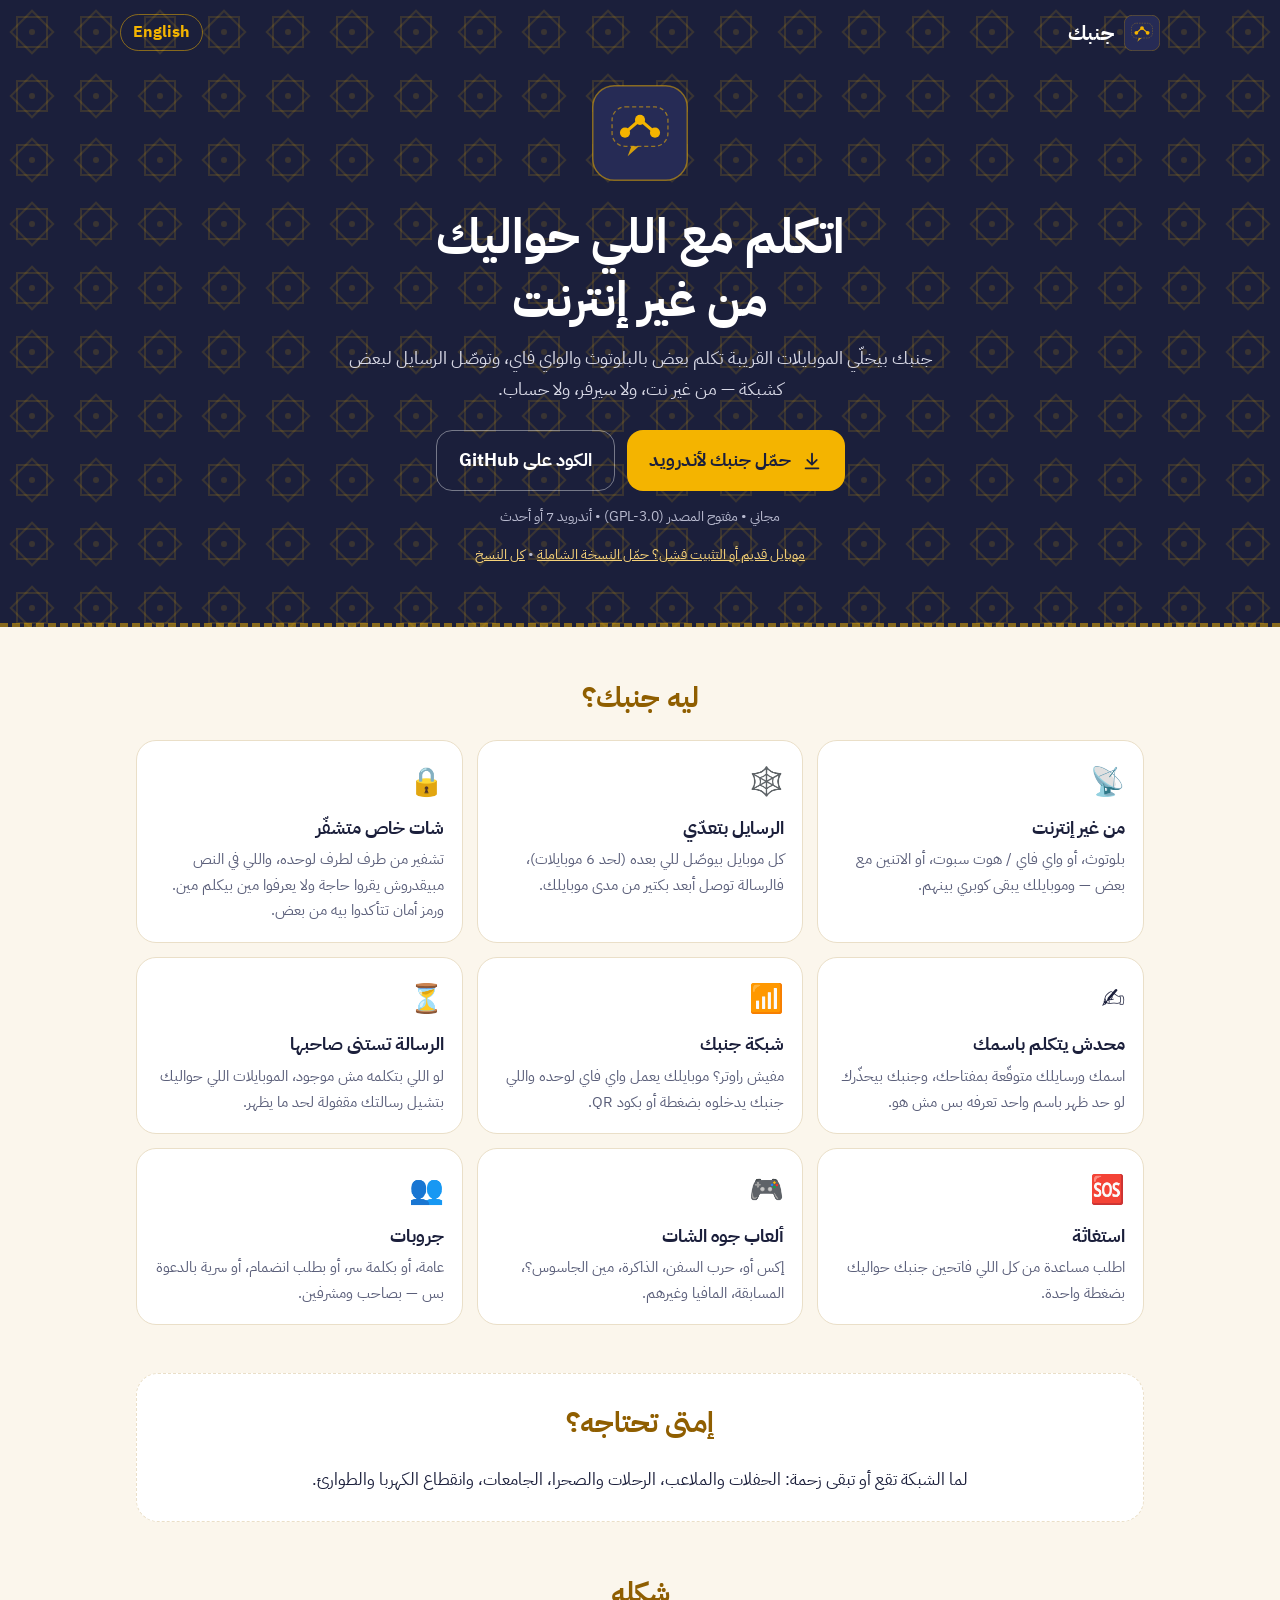
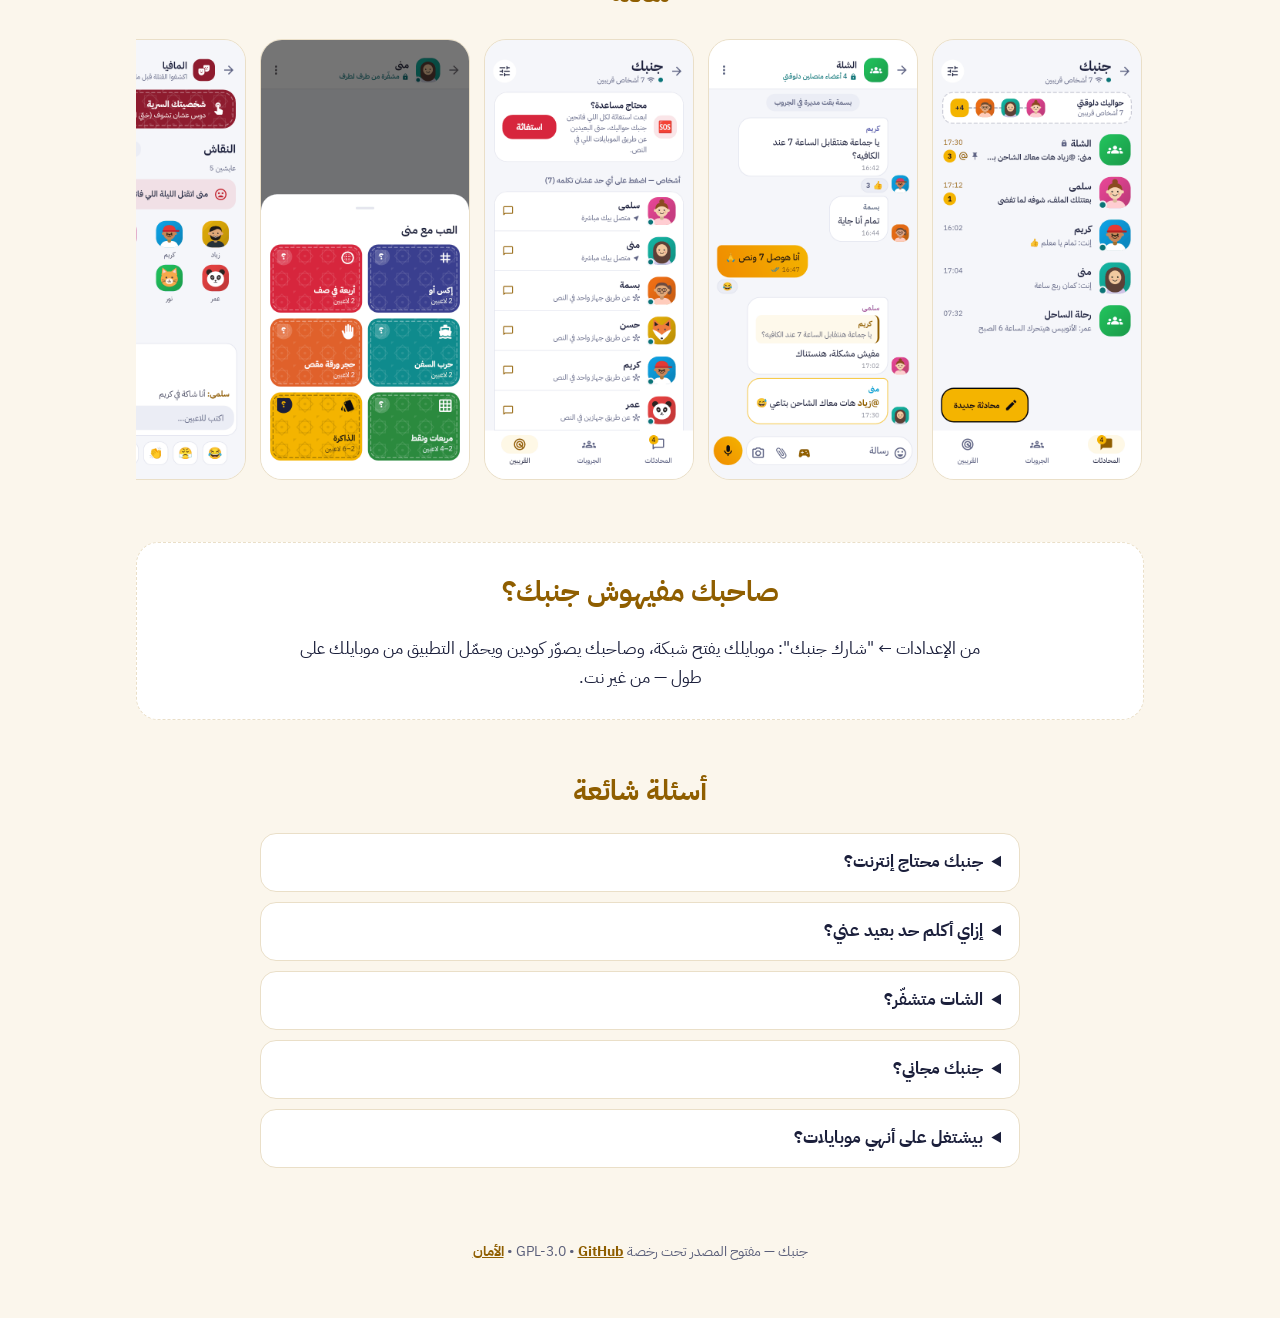
==== commit bb8eb127: "Wasl is now Ganbak (جنبك): new name, package com.adam.ganbak, docs, store texts, site, banners; vers" ====
--- a/site/index.html
+++ b/site/index.html
@@ -3,17 +3,17 @@
 <head>
 <meta charset="utf-8">
 <meta name="viewport" content="width=device-width, initial-scale=1">
-<title>وَصْل (Wasl) — شات مشفّر من غير إنترنت ولا سيرفر لأندرويد</title>
-<meta name="description" content="وصل تطبيق شات لأندرويد بيشتغل من غير إنترنت ولا سيرفر: الموبايلات القريبة بتكلم بعض بالبلوتوث والواي فاي وبتوصّل الرسايل لبعض كشبكة Mesh. شات خاص مشفّر، جروبات، ألعاب، وشبكة واي فاي من موبايلك. مجاني ومفتوح المصدر.">
-<link rel="canonical" href="https://adamg00d.github.io/Wasl/">
-<link rel="alternate" hreflang="ar" href="https://adamg00d.github.io/Wasl/">
-<link rel="alternate" hreflang="en" href="https://adamg00d.github.io/Wasl/en/">
-<link rel="alternate" hreflang="x-default" href="https://adamg00d.github.io/Wasl/">
+<title>جنبك: شات بلا نت — تطبيق تواصل مشفّر من غير إنترنت ولا سيرفر لأندرويد (Ganbak)</title>
+<meta name="description" content="جنبك تطبيق شات لأندرويد بيشتغل من غير إنترنت ولا سيرفر: الموبايلات القريبة بتكلم بعض بالبلوتوث والواي فاي وبتوصّل الرسايل لبعض كشبكة Mesh. شات خاص مشفّر، جروبات، ألعاب، وشبكة واي فاي من موبايلك. مجاني ومفتوح المصدر.">
+<link rel="canonical" href="https://adamg00d.github.io/Ganbak/">
+<link rel="alternate" hreflang="ar" href="https://adamg00d.github.io/Ganbak/">
+<link rel="alternate" hreflang="en" href="https://adamg00d.github.io/Ganbak/en/">
+<link rel="alternate" hreflang="x-default" href="https://adamg00d.github.io/Ganbak/">
 <meta property="og:type" content="website">
-<meta property="og:title" content="وَصْل (Wasl) — شات مشفّر من غير إنترنت ولا سيرفر لأندرويد">
-<meta property="og:description" content="وصل تطبيق شات لأندرويد بيشتغل من غير إنترنت ولا سيرفر: الموبايلات القريبة بتكلم بعض بالبلوتوث والواي فاي وبتوصّل الرسايل لبعض كشبكة Mesh. شات خاص مشفّر، جروبات، ألعاب، وشبكة واي فاي من موبايلك. مجاني ومفتوح المصدر.">
-<meta property="og:url" content="https://adamg00d.github.io/Wasl/">
-<meta property="og:image" content="https://adamg00d.github.io/Wasl/img/banner.ar.png">
+<meta property="og:title" content="جنبك: شات بلا نت — تطبيق تواصل مشفّر من غير إنترنت ولا سيرفر لأندرويد (Ganbak)">
+<meta property="og:description" content="جنبك تطبيق شات لأندرويد بيشتغل من غير إنترنت ولا سيرفر: الموبايلات القريبة بتكلم بعض بالبلوتوث والواي فاي وبتوصّل الرسايل لبعض كشبكة Mesh. شات خاص مشفّر، جروبات، ألعاب، وشبكة واي فاي من موبايلك. مجاني ومفتوح المصدر.">
+<meta property="og:url" content="https://adamg00d.github.io/Ganbak/">
+<meta property="og:image" content="https://adamg00d.github.io/Ganbak/img/banner.ar.png">
 <meta property="og:locale" content="ar_EG">
 <meta name="twitter:card" content="summary_large_image">
 <meta name="theme-color" content="#1B1F3B">
@@ -23,32 +23,32 @@
 <link rel="preconnect" href="https://fonts.gstatic.com" crossorigin>
 <link href="https://fonts.googleapis.com/css2?family=IBM+Plex+Sans+Arabic:wght@400;600;700&display=swap" rel="stylesheet">
 <link rel="stylesheet" href="style.css">
-<script type="application/ld+json">{"@context": "https://schema.org", "@type": "SoftwareApplication", "name": "Wasl", "alternateName": "وَصْل", "operatingSystem": "Android 7.0+", "applicationCategory": "CommunicationApplication", "description": "وصل تطبيق شات لأندرويد بيشتغل من غير إنترنت ولا سيرفر: الموبايلات القريبة بتكلم بعض بالبلوتوث والواي فاي وبتوصّل الرسايل لبعض كشبكة Mesh. شات خاص مشفّر، جروبات، ألعاب، وشبكة واي فاي من موبايلك. مجاني ومفتوح المصدر.", "offers": {"@type": "Offer", "price": "0", "priceCurrency": "USD"}, "downloadUrl": "https://github.com/AdamG00D/Wasl/releases/latest/download/Wasl-android.apk", "installUrl": "https://github.com/AdamG00D/Wasl/releases/latest/download/Wasl-android.apk", "license": "https://www.gnu.org/licenses/gpl-3.0.html", "url": "https://adamg00d.github.io/Wasl/", "image": "https://adamg00d.github.io/Wasl/img/banner.en.png", "codeRepository": "https://github.com/AdamG00D/Wasl", "inLanguage": ["ar", "en"]}</script>
-<script type="application/ld+json">{"@context": "https://schema.org", "@type": "FAQPage", "mainEntity": [{"@type": "Question", "name": "وصل محتاج إنترنت؟", "acceptedAnswer": {"@type": "Answer", "text": "لأ. وصل بيشتغل بالبلوتوث والواي فاي بين الموبايلات القريبة، من غير إنترنت ولا باقة ولا سيرفر."}}, {"@type": "Question", "name": "إزاي أكلم حد بعيد عني؟", "acceptedAnswer": {"@type": "Answer", "text": "الرسايل بتعدّي على موبايلات تانية فاتحة وصل (لحد 6). وكمان لو هو مش موجود دلوقتي، رسالتك بتستنى وتوصله أول ما يظهر."}}, {"@type": "Question", "name": "الشات متشفّر؟", "acceptedAnswer": {"@type": "Answer", "text": "الشات الخاص متشفّر من طرف لطرف تلقائياً. التفاصيل والحدود المعروفة مكتوبة بصراحة في صفحة الأمان على GitHub."}}, {"@type": "Question", "name": "وصل مجاني؟", "acceptedAnswer": {"@type": "Answer", "text": "أيوه، مجاني ومفتوح المصدر (GPL-3.0)، مفيهوش إعلانات ولا تحليلات."}}, {"@type": "Question", "name": "بيشتغل على أنهي موبايلات؟", "acceptedAnswer": {"@type": "Answer", "text": "أندرويد 7 أو أحدث. شبكة وصل محتاجة أندرويد 8+، والدخول منها من جوه التطبيق أندرويد 10+."}}]}</script>
+<script type="application/ld+json">{"@context": "https://schema.org", "@type": "SoftwareApplication", "name": "Ganbak", "alternateName": "جنبك", "operatingSystem": "Android 7.0+", "applicationCategory": "CommunicationApplication", "description": "جنبك تطبيق شات لأندرويد بيشتغل من غير إنترنت ولا سيرفر: الموبايلات القريبة بتكلم بعض بالبلوتوث والواي فاي وبتوصّل الرسايل لبعض كشبكة Mesh. شات خاص مشفّر، جروبات، ألعاب، وشبكة واي فاي من موبايلك. مجاني ومفتوح المصدر.", "offers": {"@type": "Offer", "price": "0", "priceCurrency": "USD"}, "downloadUrl": "https://github.com/AdamG00D/Ganbak/releases/latest/download/Ganbak-android.apk", "installUrl": "https://github.com/AdamG00D/Ganbak/releases/latest/download/Ganbak-android.apk", "license": "https://www.gnu.org/licenses/gpl-3.0.html", "url": "https://adamg00d.github.io/Ganbak/", "image": "https://adamg00d.github.io/Ganbak/img/banner.en.png", "codeRepository": "https://github.com/AdamG00D/Ganbak", "inLanguage": ["ar", "en"]}</script>
+<script type="application/ld+json">{"@context": "https://schema.org", "@type": "FAQPage", "mainEntity": [{"@type": "Question", "name": "جنبك محتاج إنترنت؟", "acceptedAnswer": {"@type": "Answer", "text": "لأ. جنبك بيشتغل بالبلوتوث والواي فاي بين الموبايلات القريبة، من غير إنترنت ولا باقة ولا سيرفر."}}, {"@type": "Question", "name": "إزاي أكلم حد بعيد عني؟", "acceptedAnswer": {"@type": "Answer", "text": "الرسايل بتعدّي على موبايلات تانية فاتحة جنبك (لحد 6). وكمان لو هو مش موجود دلوقتي، رسالتك بتستنى وتوصله أول ما يظهر."}}, {"@type": "Question", "name": "الشات متشفّر؟", "acceptedAnswer": {"@type": "Answer", "text": "الشات الخاص متشفّر من طرف لطرف تلقائياً. التفاصيل والحدود المعروفة مكتوبة بصراحة في صفحة الأمان على GitHub."}}, {"@type": "Question", "name": "جنبك مجاني؟", "acceptedAnswer": {"@type": "Answer", "text": "أيوه، مجاني ومفتوح المصدر (GPL-3.0)، مفيهوش إعلانات ولا تحليلات."}}, {"@type": "Question", "name": "بيشتغل على أنهي موبايلات؟", "acceptedAnswer": {"@type": "Answer", "text": "أندرويد 7 أو أحدث. شبكة جنبك محتاجة أندرويد 8+، والدخول منها من جوه التطبيق أندرويد 10+."}}]}</script>
 </head>
 <body>
 <header class="hero">
-<nav><a class="brand" href="./"><svg viewBox="0 0 1024 1024" width="36" height="36" aria-hidden="true"><rect x="8" y="8" width="1008" height="1008" rx="230" fill="#262B55" stroke="#F4B400" stroke-opacity=".5" stroke-width="16"/><rect x="214" y="234" width="596" height="420" rx="140" fill="none" stroke="#F4B400" stroke-width="14" stroke-dasharray="44 30" opacity=".55"/><path d="M352 508 L512 372 L672 508" fill="none" stroke="#F4B400" stroke-width="34" stroke-linecap="round"/><circle cx="352" cy="508" r="54" fill="#F4B400"/><circle cx="512" cy="372" r="54" fill="#F4B400"/><circle cx="672" cy="508" r="54" fill="#F4B400"/><path d="M420 654 L380 760 L500 654" fill="#F4B400" opacity=".85"/></svg><span>وَصْل</span></a>
+<nav><a class="brand" href="./"><svg viewBox="0 0 1024 1024" width="36" height="36" aria-hidden="true"><rect x="8" y="8" width="1008" height="1008" rx="230" fill="#262B55" stroke="#F4B400" stroke-opacity=".5" stroke-width="16"/><rect x="214" y="234" width="596" height="420" rx="140" fill="none" stroke="#F4B400" stroke-width="14" stroke-dasharray="44 30" opacity=".55"/><path d="M352 508 L512 372 L672 508" fill="none" stroke="#F4B400" stroke-width="34" stroke-linecap="round"/><circle cx="352" cy="508" r="54" fill="#F4B400"/><circle cx="512" cy="372" r="54" fill="#F4B400"/><circle cx="672" cy="508" r="54" fill="#F4B400"/><path d="M420 654 L380 760 L500 654" fill="#F4B400" opacity=".85"/></svg><span>جنبك</span></a>
 <a class="lang" href="en/" hreflang="en">English</a></nav>
 <div class="hero-in">
 <svg viewBox="0 0 1024 1024" width="96" height="96" aria-hidden="true"><rect x="8" y="8" width="1008" height="1008" rx="230" fill="#262B55" stroke="#F4B400" stroke-opacity=".5" stroke-width="16"/><rect x="214" y="234" width="596" height="420" rx="140" fill="none" stroke="#F4B400" stroke-width="14" stroke-dasharray="44 30" opacity=".55"/><path d="M352 508 L512 372 L672 508" fill="none" stroke="#F4B400" stroke-width="34" stroke-linecap="round"/><circle cx="352" cy="508" r="54" fill="#F4B400"/><circle cx="512" cy="372" r="54" fill="#F4B400"/><circle cx="672" cy="508" r="54" fill="#F4B400"/><path d="M420 654 L380 760 L500 654" fill="#F4B400" opacity=".85"/></svg>
 <h1>اتكلم مع اللي حواليك<br>من غير إنترنت</h1>
-<p>وصل بيخلّي الموبايلات القريبة تكلم بعض بالبلوتوث والواي فاي، وتوصّل الرسايل لبعض كشبكة — من غير نت، ولا سيرفر، ولا حساب.</p>
-<div class="cta"><a class="btn" href="https://github.com/AdamG00D/Wasl/releases/latest/download/Wasl-android.apk"><svg viewBox="0 0 24 24" width="22" height="22" aria-hidden="true"><path fill="currentColor" d="M12 3a1 1 0 0 1 1 1v9.6l3.3-3.3a1 1 0 1 1 1.4 1.4l-5 5a1 1 0 0 1-1.4 0l-5-5a1 1 0 1 1 1.4-1.4l3.3 3.3V4a1 1 0 0 1 1-1zM5 19h14a1 1 0 1 1 0 2H5a1 1 0 1 1 0-2z"/></svg>حمّل وصل لأندرويد</a>
-<a class="btn ghost" href="https://github.com/AdamG00D/Wasl">الكود على GitHub</a></div>
+<p>جنبك بيخلّي الموبايلات القريبة تكلم بعض بالبلوتوث والواي فاي، وتوصّل الرسايل لبعض كشبكة — من غير نت، ولا سيرفر، ولا حساب.</p>
+<div class="cta"><a class="btn" href="https://github.com/AdamG00D/Ganbak/releases/latest/download/Ganbak-android.apk"><svg viewBox="0 0 24 24" width="22" height="22" aria-hidden="true"><path fill="currentColor" d="M12 3a1 1 0 0 1 1 1v9.6l3.3-3.3a1 1 0 1 1 1.4 1.4l-5 5a1 1 0 0 1-1.4 0l-5-5a1 1 0 1 1 1.4-1.4l3.3 3.3V4a1 1 0 0 1 1-1zM5 19h14a1 1 0 1 1 0 2H5a1 1 0 1 1 0-2z"/></svg>حمّل جنبك لأندرويد</a>
+<a class="btn ghost" href="https://github.com/AdamG00D/Ganbak">الكود على GitHub</a></div>
 <p class="meta">مجاني • مفتوح المصدر (GPL-3.0) • أندرويد 7 أو أحدث</p>
-<p class="meta"><a href="https://github.com/AdamG00D/Wasl/releases/latest/download/Wasl-android-universal.apk">موبايل قديم أو التثبيت فشل؟ حمّل النسخة الشاملة</a> • <a href="https://github.com/AdamG00D/Wasl/releases/latest">كل النسخ</a></p>
+<p class="meta"><a href="https://github.com/AdamG00D/Ganbak/releases/latest/download/Ganbak-android-universal.apk">موبايل قديم أو التثبيت فشل؟ حمّل النسخة الشاملة</a> • <a href="https://github.com/AdamG00D/Ganbak/releases/latest">كل النسخ</a></p>
 </div>
 </header>
 <main>
-<section><h2>ليه وصل؟</h2><div class="grid">
+<section><h2>ليه جنبك؟</h2><div class="grid">
 <div class="feat"><div class="ic">📡</div><h3>من غير إنترنت</h3><p>بلوتوث، أو واي فاي / هوت سبوت، أو الاتنين مع بعض — وموبايلك يبقى كوبري بينهم.</p></div>
 <div class="feat"><div class="ic">🕸️</div><h3>الرسايل بتعدّي</h3><p>كل موبايل بيوصّل للي بعده (لحد 6 موبايلات)، فالرسالة توصل أبعد بكتير من مدى موبايلك.</p></div>
 <div class="feat"><div class="ic">🔒</div><h3>شات خاص متشفّر</h3><p>تشفير من طرف لطرف لوحده، واللي في النص مبيقدروش يقروا حاجة ولا يعرفوا مين بيكلم مين. ورمز أمان تتأكدوا بيه من بعض.</p></div>
-<div class="feat"><div class="ic">✍️</div><h3>محدش يتكلم باسمك</h3><p>اسمك ورسايلك متوقّعة بمفتاحك، ووصل بيحذّرك لو حد ظهر باسم واحد تعرفه بس مش هو.</p></div>
-<div class="feat"><div class="ic">📶</div><h3>شبكة وصل</h3><p>مفيش راوتر؟ موبايلك يعمل واي فاي لوحده واللي جنبك يدخلوه بضغطة أو بكود QR.</p></div>
+<div class="feat"><div class="ic">✍️</div><h3>محدش يتكلم باسمك</h3><p>اسمك ورسايلك متوقّعة بمفتاحك، وجنبك بيحذّرك لو حد ظهر باسم واحد تعرفه بس مش هو.</p></div>
+<div class="feat"><div class="ic">📶</div><h3>شبكة جنبك</h3><p>مفيش راوتر؟ موبايلك يعمل واي فاي لوحده واللي جنبك يدخلوه بضغطة أو بكود QR.</p></div>
 <div class="feat"><div class="ic">⏳</div><h3>الرسالة تستنى صاحبها</h3><p>لو اللي بتكلمه مش موجود، الموبايلات اللي حواليك بتشيل رسالتك مقفولة لحد ما يظهر.</p></div>
-<div class="feat"><div class="ic">🆘</div><h3>استغاثة</h3><p>اطلب مساعدة من كل اللي فاتحين وصل حواليك بضغطة واحدة.</p></div>
+<div class="feat"><div class="ic">🆘</div><h3>استغاثة</h3><p>اطلب مساعدة من كل اللي فاتحين جنبك حواليك بضغطة واحدة.</p></div>
 <div class="feat"><div class="ic">🎮</div><h3>ألعاب جوه الشات</h3><p>إكس أو، حرب السفن، الذاكرة، مين الجاسوس؟، المسابقة، المافيا وغيرهم.</p></div>
 <div class="feat"><div class="ic">👥</div><h3>جروبات</h3><p>عامة، أو بكلمة سر، أو بطلب انضمام، أو سرية بالدعوة بس — بصاحب ومشرفين.</p></div>
 </div></section>
@@ -59,17 +59,17 @@
 <img src="img/ar/nearby.png" alt="القريبين" width="270" height="570" loading="lazy">
 <img src="img/ar/games.png" alt="الألعاب" width="270" height="570" loading="lazy">
 <img src="img/ar/game-mafia.png" alt="المافيا" width="270" height="570" loading="lazy">
-<img src="img/ar/guide.png" alt="دليل وصل" width="270" height="570" loading="lazy">
+<img src="img/ar/guide.png" alt="دليل جنبك" width="270" height="570" loading="lazy">
 </div></section>
-<section class="band"><h2>صاحبك مفيهوش وصل؟</h2><p>من الإعدادات ← &quot;شارك وصل&quot;: موبايلك يفتح شبكة، وصاحبك يصوّر كودين ويحمّل التطبيق من موبايلك على طول — من غير نت.</p></section>
+<section class="band"><h2>صاحبك مفيهوش جنبك؟</h2><p>من الإعدادات ← &quot;شارك جنبك&quot;: موبايلك يفتح شبكة، وصاحبك يصوّر كودين ويحمّل التطبيق من موبايلك على طول — من غير نت.</p></section>
 <section><h2>أسئلة شائعة</h2><div class="faq">
-<details><summary>وصل محتاج إنترنت؟</summary><p>لأ. وصل بيشتغل بالبلوتوث والواي فاي بين الموبايلات القريبة، من غير إنترنت ولا باقة ولا سيرفر.</p></details>
-<details><summary>إزاي أكلم حد بعيد عني؟</summary><p>الرسايل بتعدّي على موبايلات تانية فاتحة وصل (لحد 6). وكمان لو هو مش موجود دلوقتي، رسالتك بتستنى وتوصله أول ما يظهر.</p></details>
+<details><summary>جنبك محتاج إنترنت؟</summary><p>لأ. جنبك بيشتغل بالبلوتوث والواي فاي بين الموبايلات القريبة، من غير إنترنت ولا باقة ولا سيرفر.</p></details>
+<details><summary>إزاي أكلم حد بعيد عني؟</summary><p>الرسايل بتعدّي على موبايلات تانية فاتحة جنبك (لحد 6). وكمان لو هو مش موجود دلوقتي، رسالتك بتستنى وتوصله أول ما يظهر.</p></details>
 <details><summary>الشات متشفّر؟</summary><p>الشات الخاص متشفّر من طرف لطرف تلقائياً. التفاصيل والحدود المعروفة مكتوبة بصراحة في صفحة الأمان على GitHub.</p></details>
-<details><summary>وصل مجاني؟</summary><p>أيوه، مجاني ومفتوح المصدر (GPL-3.0)، مفيهوش إعلانات ولا تحليلات.</p></details>
-<details><summary>بيشتغل على أنهي موبايلات؟</summary><p>أندرويد 7 أو أحدث. شبكة وصل محتاجة أندرويد 8+، والدخول منها من جوه التطبيق أندرويد 10+.</p></details>
+<details><summary>جنبك مجاني؟</summary><p>أيوه، مجاني ومفتوح المصدر (GPL-3.0)، مفيهوش إعلانات ولا تحليلات.</p></details>
+<details><summary>بيشتغل على أنهي موبايلات؟</summary><p>أندرويد 7 أو أحدث. شبكة جنبك محتاجة أندرويد 8+، والدخول منها من جوه التطبيق أندرويد 10+.</p></details>
 </div></section>
 </main>
-<footer><p>وَصْل — مفتوح المصدر تحت رخصة GPL-3.0 • <a href="https://github.com/AdamG00D/Wasl">GitHub</a> • <a href="https://github.com/AdamG00D/Wasl/blob/main/SECURITY.ar.md">الأمان</a></p></footer>
+<footer><p>جنبك — مفتوح المصدر تحت رخصة GPL-3.0 • <a href="https://github.com/AdamG00D/Ganbak">GitHub</a> • <a href="https://github.com/AdamG00D/Ganbak/blob/main/SECURITY.ar.md">الأمان</a></p></footer>
 </body>
 </html>
